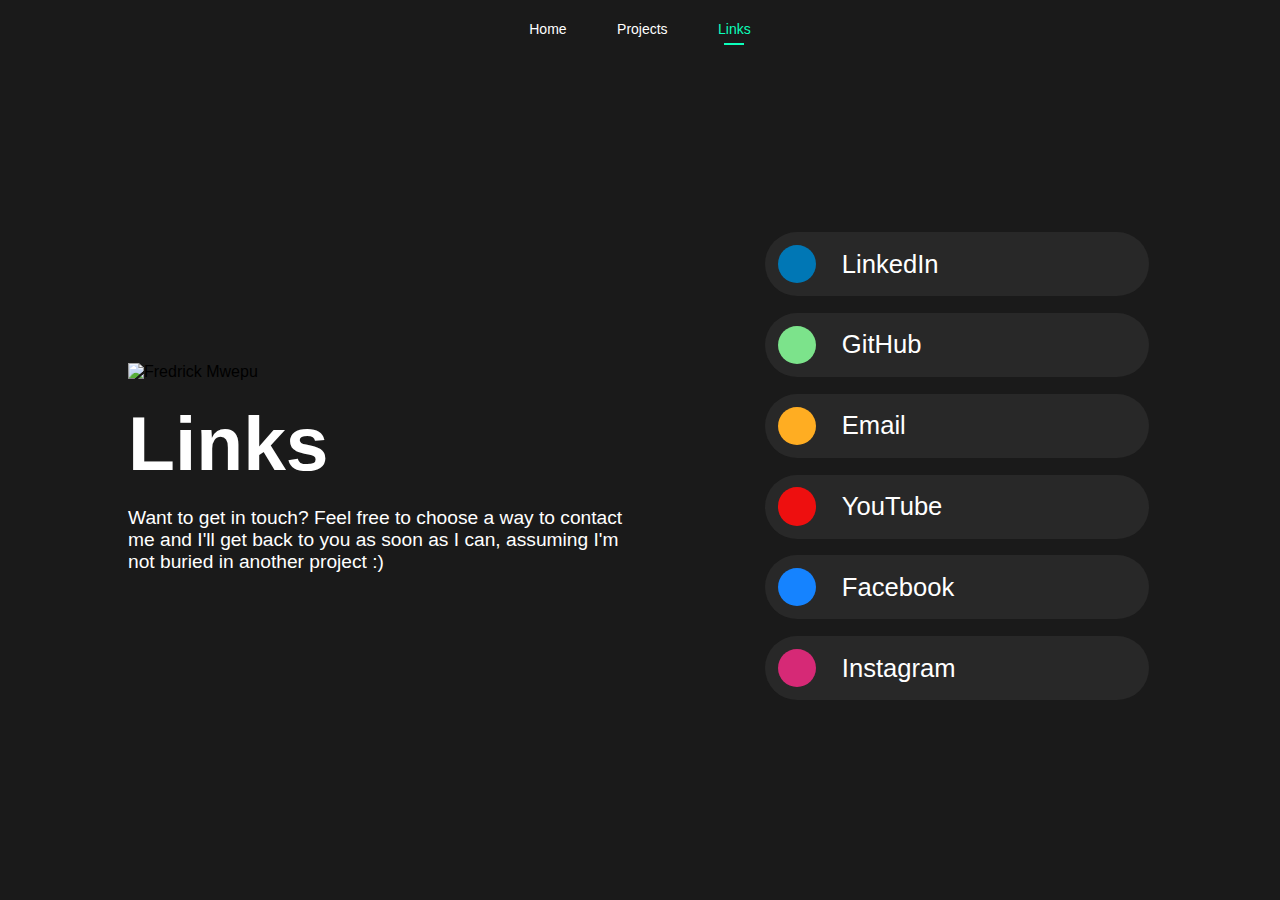
==== links/index.html @ 0348dcd5 "Initial commit" ====
<!DOCTYPE html>
<html lang="en">
<head>
    <meta charset="UTF-8">
    <meta name="viewport" content="width=device-width, initial-scale=1.0">
    <title>Fredrick Mwepu |  Links</title>
  <link rel="stylesheet" href="/style.css">
  <link rel="stylesheet" href="style.css">
  <script src="https://kit.fontawesome.com/2c47143655.js" crossorigin="anonymous"></script>
  <link rel="icon" type="image/png" sizes="32x32" href="/Photos/logo.svg">
  <link rel="icon" type="image/png" sizes="16x16" href="/Photos/logo.svg">
  <link rel="apple-touch-icon" sizes="180x180" href="/Photos/logo.svg">
</head>
<body style="margin-left: 0px; margin-right: 0px; margin-top: 0px; margin-bottom: 0px;">
  <div class="title-bar">
    <a href="/" class="titlebutton">Home</a>
    <a href="/projects" class="titlebutton">Projects</a>
    <a href="/links" class="titlebutton selected">Links</a>
  </div>

    <div class="content-left">

    <img style="width: 40%; height: auto;" src="/photos/fred.png" alt="Fredrick Mwepu">
    
    <h1 style="margin-top: 2vh; margin-bottom: 0;">Links</h1>
    
    <h3 style="margin-bottom: 1vh; padding-right: 10vw;">Want to get in touch? Feel free to choose a way to contact me and I'll get back to you as soon as I can, assuming I'm not buried in another project :)</h3>
  </div>

  <div class="content-right">
    <div>
      <table>
        <tr>
          <td><a class="link" href="https://www.linkedin.com/in/fredrick-mwepu-743110211/" target="_blank">
            <div class="link-icon" style="background-color: #0077b5;">
              <i class="fa-brands fa-linkedin-in"></i>
            </div>
            <div class="link-text">LinkedIn</div>
          </a></td>
        </tr>
        <tr>
          <td><a class="link" href="https://github.com/FreDrickMwepu" target="_blank">
            <div class="link-icon" style="background-color: #7ce38b;">
              <i class="fa-brands fa-github"></i>
            </div>
            <div class="link-text">GitHub</div>
          </a></td>
        </tr>
        <tr>
          <td><a class="link" href="mailto:fredrickmwepu22@gmail.com" target="_blank">
            <div class="link-icon" style="background-color: #ffad22;">
              <i class="fa-regular fa-envelope"></i>
            </div>
            <div class="link-text">Email</div>
          </a></td>
        </tr>
        <tr>
          <td><a class="link" href="https://www.youtube.com/@fredrickmwepu3134" target="_blank">
            <div class="link-icon" style="background-color: #ee0f0f;">
              <i class="fa-brands fa-youtube"></i>
            </div>
            <div class="link-text">YouTube</div>
          </a></td>
        </tr>
        <tr>
          <td><a class="link" href="https://www.facebook.com/profile.php?id=100072951047122" target="_blank">
            <div class="link-icon" style="background-color: #1583FF;">
              <i class="fa fa-facebook"></i>
            </div>
            <div class="link-text">Facebook</div>
          </a></td>
        </tr>
        <tr>
          <td><a class="link" href="https://www.instagram.com/fredrickmwepu22/" target="_blank">
            <div class="link-icon" style="background-color: #d62976;">
              <i class="fa-brands fa-instagram"></i>
            </div>
            <div class="link-text">Instagram</div>
          </a></td>
        </tr>
      </table>
    </div>
  </div>

</body>
</html>
---- style.css ----
.main {
     display: flex;
     align-items: center;
     justify-content: center;
     height: 100vh;
     margin: 0;
   }
   
   .text {
     flex: 2;
     font-weight: bold;
     padding: 10px;
   }
   
   .image {
     flex: 1;
     text-align: center;
   }
   
   .nospace {
     white-space: pre;
   }
   
   body {
     font-family: 'Montserrat', sans-serif;
     font-weight: 100;
     background-color: #1A1A1A;
   }
   
   h1 {
     color: white;
     font-size: 6vw;
     font-weight: 700;
   }
   
   h2 {
     color: #0CFFBB;
     font-size: 3vw;
     font-weight: 600;
   }
   
   h3 {
     color: white;
     font-weight: 500;
     font-size: 1.5vw;
   }
   
   p {
     color: white;
     font-size: 0.9vw;
     font-weight: regular;
   }
   
   .accent {
     color: #0CFFBB;
   }
   
   .blue-button {
     font-weight: 500;
     display: inline-block;
     padding: 10px 20px;
     background-color: #0CFFBB;
     color: black;
     border: none;
     border-radius: 100px;
     cursor: pointer;
     text-align: center;
     text-decoration: none;
     font-size: 1.5vw;
   }
   
   .white-button {
     font-family: "Book";
     font-weight: 500;
     display: inline-block;
     padding: 10px 20px;
     background-color: #4D4D4D;
     color: white;
     border: 0px solid #4D4D4D;
     border-radius: 100px;
     cursor: pointer;
     text-align: center;
     text-decoration: none;
     font-size: 1.5vw;
   }
   
   .blue-button:hover {
     background-color: #439afe;
     transition: 0.3s;
   }
   
   .white-button:hover {
     background-color: #6b6b6b;
     transition: 0.3s;
   }
   
   .button-grid {
     border-collapse: collapse;
     width: 50%;
     margin: 0 auto;
   }
   
   .square-button {
     display: inline-block;
     width: 14vw;
     height: 14vw;
     margin: 1.5vw;
     border: none;
     cursor: pointer;
     border-radius: 1.5vw;
     background-color: #282828;
     font-weight: 500;
     font-size: 1.7vw;
     padding: 1vw;
     color: #ffffff;
   }
   
   .title-bar {
     background-color: #1A1A1A;
     color: #ffffff;
     padding: 20px 0px;
     position: fixed;
     top: 0;
     width: 100%;
     text-align: center;
     z-index: 999;
   }
   
   .titlebutton {
     color: #ffffff;
     background-color: transparent;
     text-decoration: none;
     margin: 0 15px;
     border: 0px;
     font-size: 14px;
     position: relative;
     transition: 0.5s;
     padding: 8px;
   }
   
   .titlebutton:before {
     content: '';
     border-bottom: 2px solid #ffffff;
     padding: 0px;
     position: absolute;
     bottom: 0;
     left: 0;
     right: 0;
     margin: 0 auto;
     width: 0;
     transition: 0.3s;
   }
   
   .selected:before {
     content: '';
     border-bottom: 2px solid #0CFFBB;
     padding: 0 10px;
     position: absolute;
     bottom: 0;
     left: 0;
     right: 0;
     margin: 0 auto;
     width: 0;
     transition: 0.3s;
   }
   
   .titlebutton:hover:before {
     color: #439afe;
     width: 100%;
     padding: 0;
   }
   
   .selected {
     font-weight: 500;
     color: #0CFFBB;
   }
   
   
   
   .cyclet {
     background-image: url('bg/cyclet.jpg');
     background-size: cover;
     background-position: center;
   }
   
   .sdbike {
     background-image: url('bg/sdbike.png');
     background-size: cover;
     background-position: center;
   }
   
   .prelude {
     background-image: url('bg/prelude.png');
     background-size: cover;
     background-position: center;
   }
   
   .quizza {
     background-image: url('bg/quizza.png');
     background-size: cover;
     background-position: center;
   }
   
   .qar {
     background-image: url('bg/qar.png');
     background-size: cover;
     background-position: center;
   }
   
   @font-face {
       font-family: Book;
       src: url(/fonts/Montserrat.ttf);
   }
   
   @font-face {
       font-family: Comfortaa;
       src: url(/fonts/Comfortaa.ttf);
   }
   
   @font-face {
       font-family: Kumbh Sans;
       src: url(/fonts/KumbhSans.ttf);
   }
   
   @font-face {
       font-family: sb;
       src: url(/fonts/sb.ttf);
   }
   
   @font-face {
       font-family: calc;
       src: url(/fonts/calc.ttf);
   }
   
   @font-face {
       font-family: eightbc;
       src: url(/fonts/8bc.ttf);
   }
   
   @font-face {
       font-family: brigendis;
       src: url(/fonts/brigendis.otf);
   }
---- links/style.css ----
@import url('https://fonts.googleapis.com/css2?family=Gotham:wght@300;400;500;600;700&display=swap');

* {
  box-sizing: border-box
}

body {
  max-height: 100vh;
  height: 100vh;
  margin: 0;
  display: flex;
}

.text {
  flex: 2;
  font-weight: bold;
  padding: 10px;
}

.image {
  flex: 1;
  text-align: center;
}

.nospace {
  white-space: pre;
}

h1 {
  color: white;
  font-size: 6vw;
}

h2 {
  color: #0CFFBB;
  font-size: 3vw;
}

h3 {
  color: white;
  font-size: 1.5vw;
  font-weight: 450;
}

p {
  color: white;
  font-size: 1vw;
}

.accent {
  color: #0CFFBB;
}

.button-grid {
  border-collapse: collapse;
  width: 50%;
  margin: 0 auto;
}

.selected:before {
  content: '';
  border-bottom: 2px solid #0CFFBB;
  padding: 0 10px;
  position: absolute;
  bottom: 0;
  left: 0;
  right: 0;
  margin: 0 auto;
  width: 0;
  transition: 0.3s;
}

.selected {
  font-weight: 500;
  color: #0CFFBB;
}

.content-left {
  position: relative;
  margin-left: 10vw;
  justify-content: center;
  flex: 1;
  display: flex;
  margin-top: 5vh;
  flex-direction: column;
}

.content-right {
  align-items: center;
  display: flex;
  margin-right: 10vw;
  margin-top: 5vh;
}

.link {
  display: flex;
  align-items: center;
  width: 30vw;
  height: 5vw;
  border: none;
  cursor: pointer;
  border-radius: 1000px;
  background-color: #282828;
  font-weight: 500;
  font-size: 1.7vw;
  padding: 0;
  color: #ffffff;
  margin-bottom: 1vw;
  text-decoration: none;
}

.link-icon {
  width: 3vw;
  height: 3vw;
  margin-left: 1vw;
  border-radius: 1000px;
  align-items: center;
  justify-content: center;
  display: flex;
  font-size: 2vw;
}

.link:hover {
  background-color: #6b6b6b;
  transition: 0.3s;
}

.link-text {
  justify-position: left;
  margin-left: 2vw;
  font-size: 2vw;
}
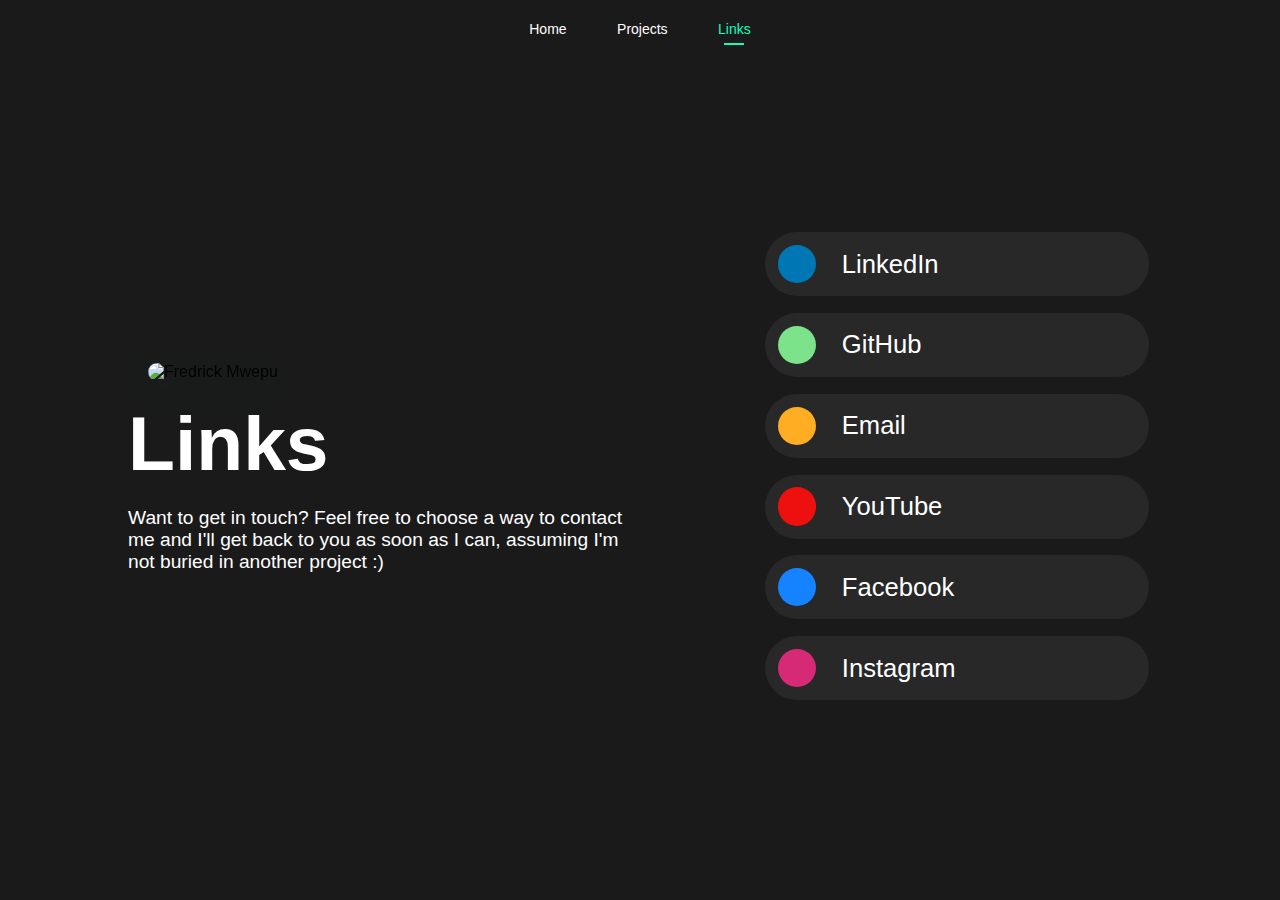
==== commit b6673804: "Made more improvements to the UI" ====
--- a/links/index.html
+++ b/links/index.html
@@ -10,6 +10,15 @@
   <link rel="icon" type="image/png" sizes="32x32" href="/Photos/logo.svg">
   <link rel="icon" type="image/png" sizes="16x16" href="/Photos/logo.svg">
   <link rel="apple-touch-icon" sizes="180x180" href="/Photos/logo.svg">
+  <style>
+    .container {
+      display: flex;
+      align-items: center;
+      justify-content: center;
+      width: 80%;
+      margin: 0 auto;
+    }
+  </style>
 </head>
 <body style="margin-left: 0px; margin-right: 0px; margin-top: 0px; margin-bottom: 0px;">
   <div class="title-bar">
@@ -18,9 +27,13 @@
     <a href="/links" class="titlebutton selected">Links</a>
   </div>
 
-    <div class="content-left">
-
-    <img style="width: 40%; height: auto;" src="/photos/fred.png" alt="Fredrick Mwepu">
+  <div class="content-left">
+    <div class="profile-container">
+      <div class="profile-wrapper">
+        <img class="profile-image" src="/photos/fred.png" alt="Fredrick Mwepu">
+          <div class="profile-glow"></div>
+      </div>
+    </div>
     
     <h1 style="margin-top: 2vh; margin-bottom: 0;">Links</h1>
     
--- a/style.css
+++ b/style.css
@@ -4,6 +4,14 @@
      justify-content: center;
      height: 100vh;
      margin: 0;
+     min-height: 100vh;
+     display: flex;
+     align-items: center;
+   }
+
+   .image img {
+    max-width: 100%;
+    height: auto;
    }
    
    .text {
@@ -70,7 +78,6 @@
    }
    
    .white-button {
-     font-family: "Book";
      font-weight: 500;
      display: inline-block;
      padding: 10px 20px;
@@ -85,7 +92,7 @@
    }
    
    .blue-button:hover {
-     background-color: #439afe;
+     background-color: #10b082;
      transition: 0.3s;
    }
    
@@ -94,6 +101,11 @@
      transition: 0.3s;
    }
    
+   .button-container {
+    display: flex;
+    flex-wrap: wrap;
+    gap: 10px;
+    }
    .button-grid {
      border-collapse: collapse;
      width: 50%;
@@ -165,7 +177,7 @@
    }
    
    .titlebutton:hover:before {
-     color: #439afe;
+     color: #0CFFBB;
      width: 100%;
      padding: 0;
    }
@@ -240,4 +252,184 @@
    @font-face {
        font-family: brigendis;
        src: url(/fonts/brigendis.otf);
-   }+   }
+
+.skills-container {
+  color: #B1B1B1;
+  font-size: clamp(1rem, 1.8vw, 1.5rem);
+  font-weight: 450;
+  margin-bottom: 50px;
+  display: flex;
+  align-items: center;
+  gap: 1em;
+}
+
+.skill-item {
+  padding: 0.5em 1em;
+  border-radius: 8px;
+  transition: all 0.3s ease;
+  cursor: default;
+  position: relative;
+  display: inline-flex;
+  align-items: center;
+  gap: 0.5em;
+}
+
+.skill-item:hover {
+  color: var(--accent-color);
+  background: rgba(12, 255, 187, 0.1);
+  transform: translateY(-2px);
+}
+
+.skill-item i {
+  transition: transform 0.3s ease;
+}
+
+.skill-item:hover i {
+  transform: scale(1.2);
+}
+
+.separator {
+  color: #B1B1B1;
+  opacity: 0.5;
+}
+
+/* Responsive adjustments */
+@media screen and (max-width: 768px) {
+  .skills-container {
+    font-size: 1rem;
+    flex-wrap: wrap;
+    justify-content: center;
+  }
+  
+  .skill-item {
+    padding: 0.3em 0.8em;
+  }
+}
+
+/* Typewriter styles */
+:root {
+  --cursor-color: #0CFFBB;
+  --text-color: #ffffff;
+  --cursor-width: 3px;
+  --blink-speed: 0.7s;
+}
+
+#typewriter {
+  display: inline-block;
+  color: var(--text-color);
+  white-space: pre-wrap;
+  line-height: 1.5;
+  font-size: clamp(1rem, 1.2vw, 1.5rem);
+  min-height: 3em;
+}
+
+#typewriter strong {
+  color: var(--cursor-color);
+  font-weight: 500;
+  transition: color 0.3s ease;
+}
+
+.typewriter-cursor {
+  display: inline-block;
+  width: var(--cursor-width);
+  height: 1.2em;
+  background-color: var(--cursor-color);
+  margin-left: 2px;
+  vertical-align: middle;
+  animation: blink var(--blink-speed) infinite;
+  box-shadow: 0 0 8px rgba(12, 255, 187, 0.4);
+  border-radius: 1px;
+}
+
+@keyframes blink {
+  0%, 100% { 
+    opacity: 1;
+    transform: scaleY(1);
+  }
+  50% { 
+    opacity: 0;
+    transform: scaleY(0.8);
+  }
+}
+
+/* Responsive adjustments */
+@media screen and (max-width: 768px) {
+  #typewriter {
+    font-size: 1rem;
+    line-height: 1.4;
+  }
+
+  .typewriter-cursor {
+    height: 1em;
+  }
+}
+
+.image-container {
+    position: relative;
+    width: 100%;
+    max-width: 500px;
+    margin: 0 auto;
+}
+
+.image-wrapper {
+    position: relative;
+    animation: float 6s ease-in-out infinite;
+}
+
+.profile-image {
+    max-width: 100%;
+    height: auto;
+    border-radius: 20px;
+    filter: drop-shadow(0 10px 20px rgba(12, 255, 187, 0.1));
+    transition: all 0.3s ease;
+}
+
+.image-glow {
+    position: absolute;
+    top: 0;
+    left: 0;
+    width: 100%;
+    height: 100%;
+    background: radial-gradient(circle at 50% 50%, rgba(12, 255, 187, 0.2), transparent 70%);
+    opacity: 0;
+    transition: opacity 0.3s ease;
+    pointer-events: none;
+}
+
+.image-wrapper:hover .profile-image {
+    transform: scale(1.02) translateY(-5px);
+    filter: drop-shadow(0 15px 30px rgba(12, 255, 187, 0.2));
+}
+
+.image-wrapper:hover .image-glow {
+    opacity: 1;
+}
+
+@keyframes float {
+    0% {
+        transform: translateY(0px);
+    }
+    50% {
+        transform: translateY(-15px);
+    }
+    100% {
+        transform: translateY(0px);
+    }
+}
+
+/* Responsive adjustments */
+@media screen and (max-width: 768px) {
+    .image-container {
+        max-width: 300px;
+    }
+    
+    @keyframes float {
+        0%, 100% {
+            transform: translateY(0px);
+        }
+        50% {
+            transform: translateY(-10px);
+        }
+    }
+}
--- a/links/style.css
+++ b/links/style.css
@@ -83,6 +83,7 @@
   display: flex;
   margin-top: 5vh;
   flex-direction: column;
+  padding-left: 0vw;
 }
 
 .content-right {
@@ -129,4 +130,82 @@
   justify-position: left;
   margin-left: 2vw;
   font-size: 2vw;
+}
+
+.title-bar {
+  background-color: #1A1A1A;
+  color: #ffffff;
+  padding: 20px 0px;
+  position: fixed;
+  top: 0;
+  width: 100%;
+  text-align: center;
+  z-index: 999;
+}
+
+.profile-container {
+    position: relative;
+    width: 40%;
+    margin: 0 auto;
+    margin-left: 20px;
+}
+
+.profile-wrapper {
+    position: relative;
+    animation: floatProfile 6s ease-in-out infinite;
+}
+
+.profile-image {
+    width: 100%;
+    height: auto;
+    border-radius: 20px;
+    filter: drop-shadow(0 10px 20px rgba(12, 255, 187, 0.1));
+    transition: all 0.3s ease;
+}
+
+.profile-glow {
+    position: absolute;
+    top: 0;
+    left: 0;
+    width: 100%;
+    height: 100%;
+    background: radial-gradient(circle at 50% 50%, rgba(12, 255, 187, 0.2), transparent 70%);
+    opacity: 0;
+    transition: opacity 0.3s ease;
+    pointer-events: none;
+    border-radius: 20px;
+}
+
+.profile-wrapper:hover .profile-image {
+    transform: scale(1.02) translateY(-5px);
+    filter: drop-shadow(0 15px 30px rgba(12, 255, 187, 0.2));
+}
+
+.profile-wrapper:hover .profile-glow {
+    opacity: 1;
+}
+
+@keyframes floatProfile {
+    0%, 100% {
+        transform: translateY(0px);
+    }
+    50% {
+        transform: translateY(-15px);
+    }
+}
+
+/* Responsive adjustments */
+@media screen and (max-width: 768px) {
+    .profile-container {
+        width: 60%;
+    }
+    
+    @keyframes floatProfile {
+        0%, 100% {
+            transform: translateY(0px);
+        }
+        50% {
+            transform: translateY(-10px);
+        }
+    }
 }